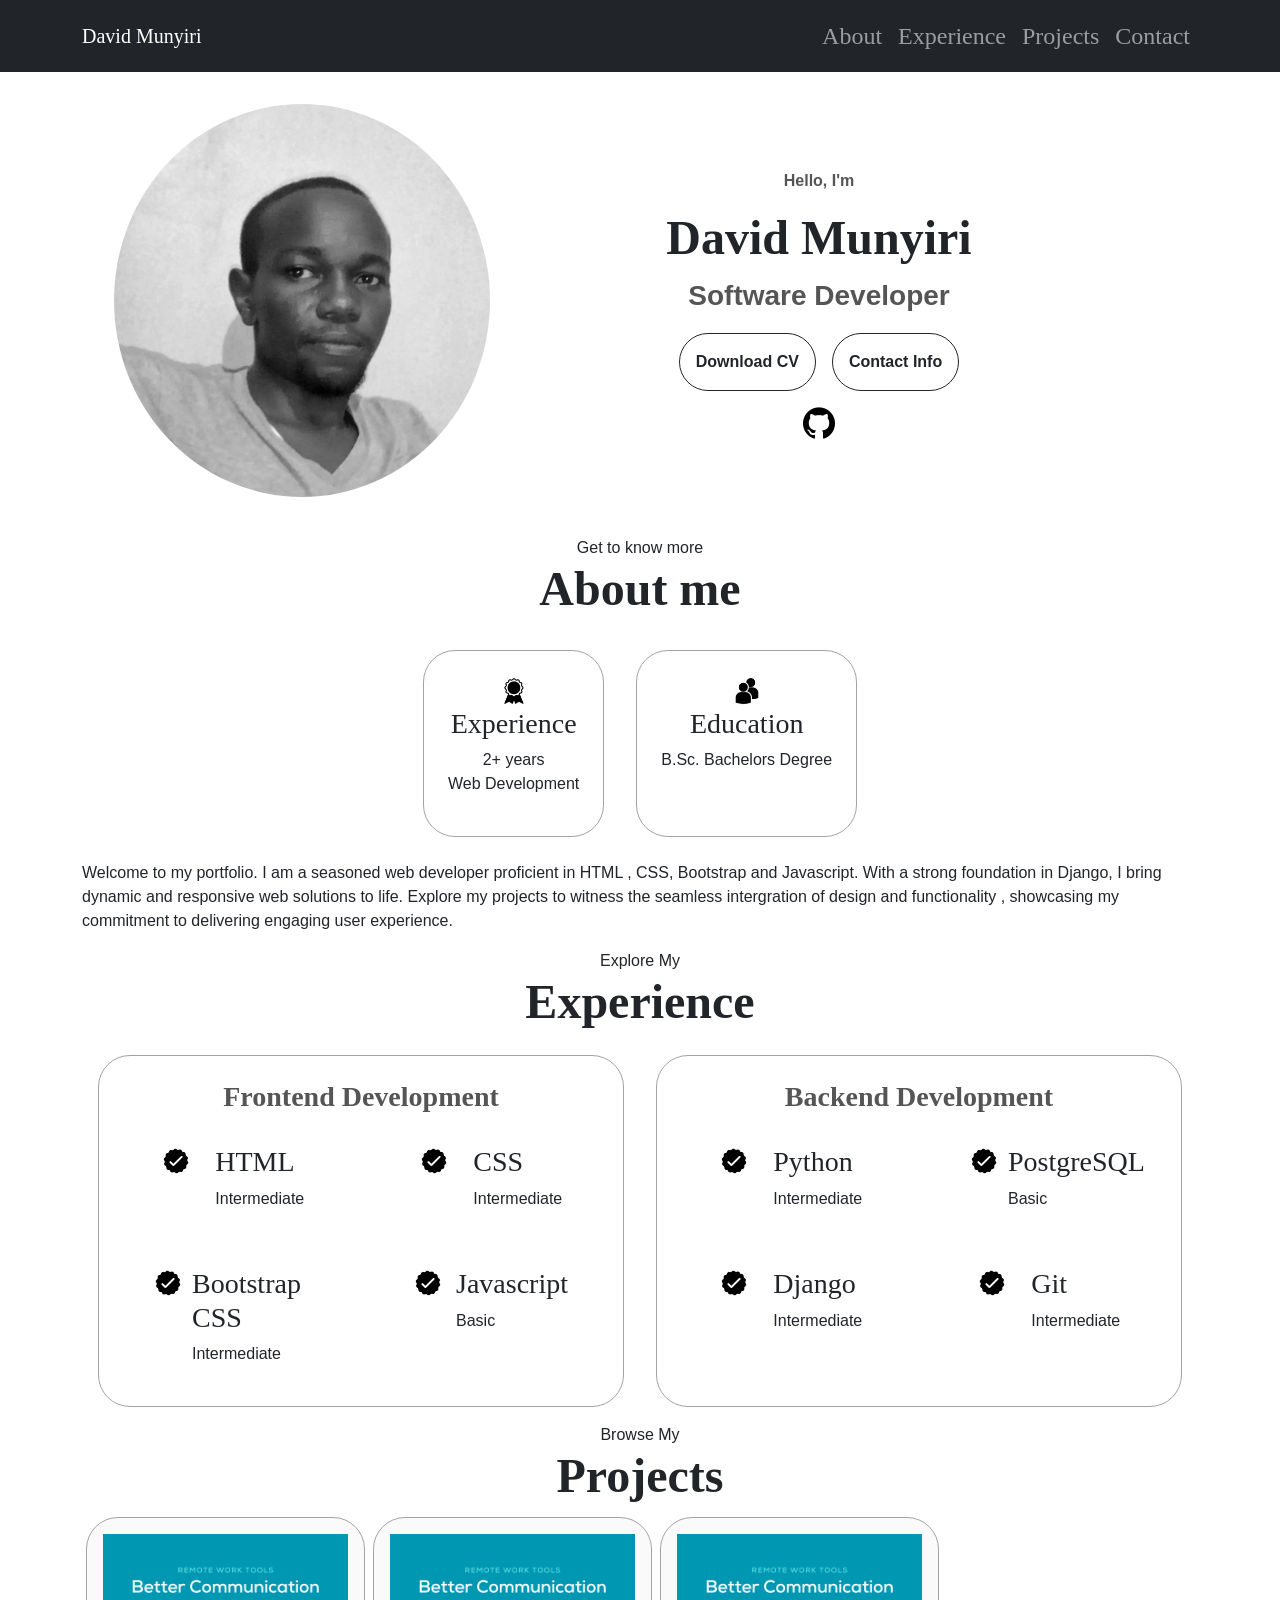
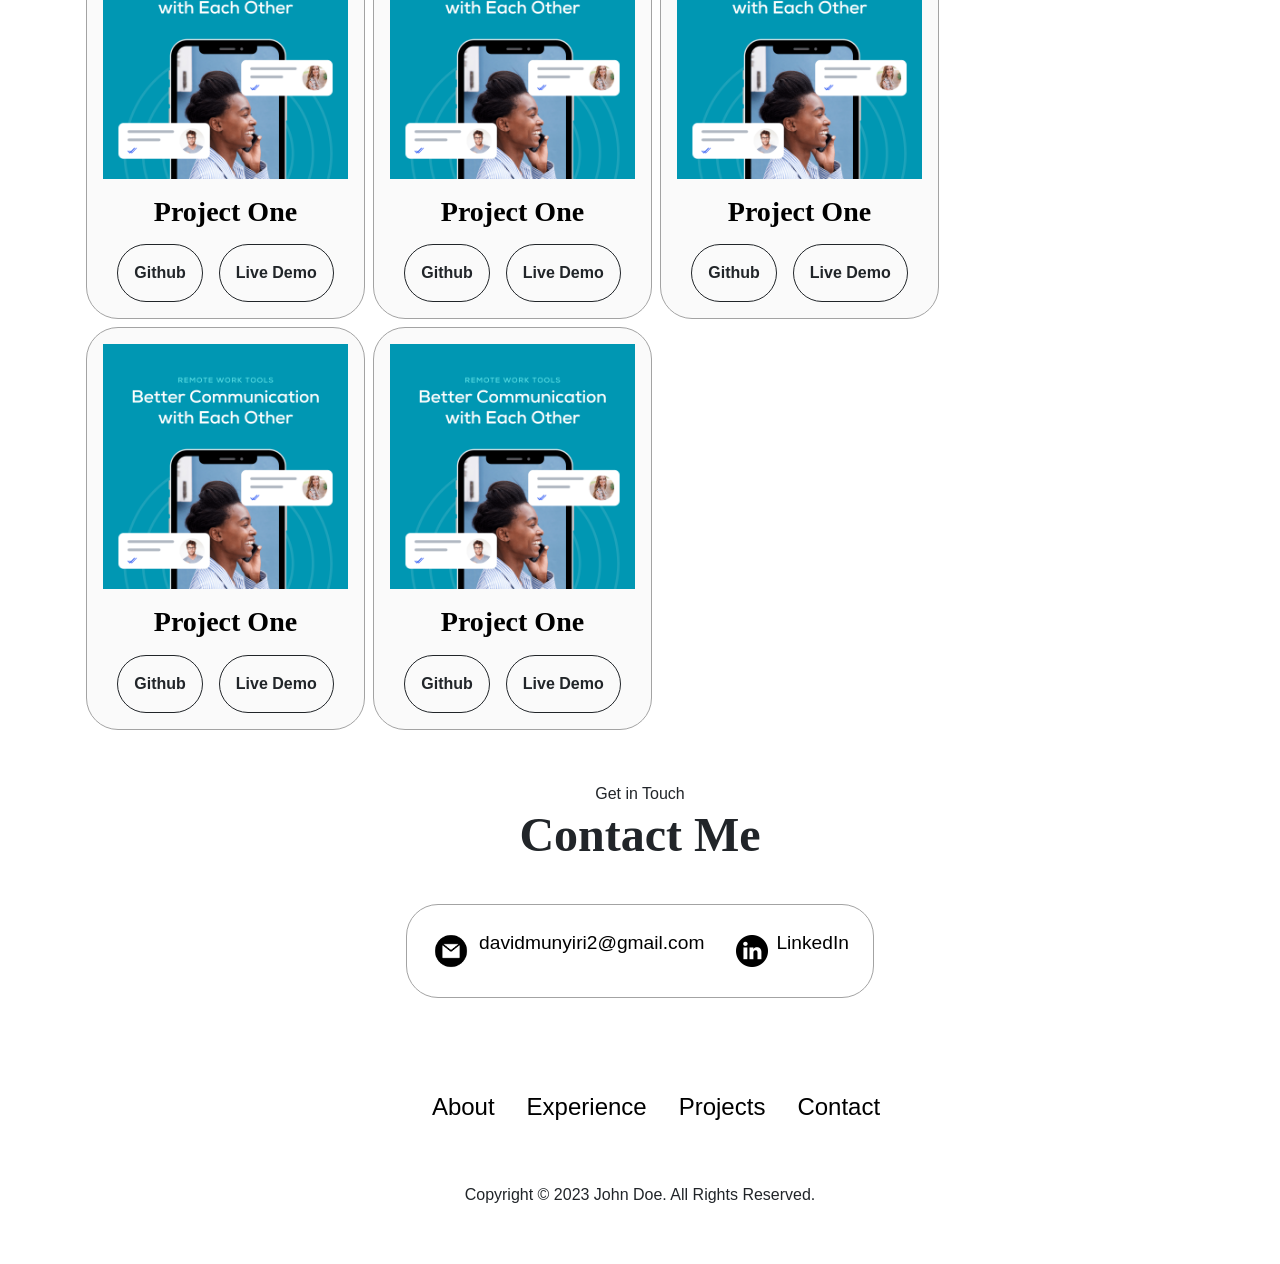
==== index.html @ ac3b4361 "updated index.html" ====
<!DOCTYPE html>
<html lang="en">
<head>
    <meta charset="UTF-8">
    <meta http-equiv="X-UA-Compatible" content="IE=edge">
    <meta name="viewport" content="width=device-width, initial-scale=1.0">
    <link rel="stylesheet" href="css/bootstrap.css">
    <link rel="stylesheet" href="style.css">
    <title>Document</title>
</head>
<body>
    <nav class="navbar navbar-expand-md navbar-dark bg-dark " aria-label="Fourth navbar example">
        <div class="container">
            <a class="navbar-brand" href="#">David Munyiri</a>
            <button class="navbar-toggler" type="button" data-bs-toggle="collapse" data-bs-target="#navbarsExample04"
                aria-controls="navbarsExample04" aria-expanded="false" aria-label="Toggle navigation">
                <span class="navbar-toggler-icon"></span>
            </button>
    
            <div class="collapse navbar-collapse justify-content-end" id="navbarsExample04">
                <ul class="navbar-nav me-auto mb-2 mb-md-0 w-100 justify-content-end ">
                    <li class="nav-item">
                        <a class="nav-link " aria-current="page" href="#about">About</a>
                    </li>
                    <li class="nav-item">
                        <a class="nav-link" href="#experience">Experience</a>
                    </li>
                    <li class="nav-item">
                        <a class="nav-link " href="#projects">Projects</a>
                    </li>
                    <li class="nav-item">
                        <a class="nav-link " href="#contact">Contact</a>
                    </li>
                </ul>
    
            </div>
        </div>
    </nav>

    <div class="container" id="#profile">
        <div class="row">
            <div class="col-md-6 img-container">
                <img src="./assets/me2.jpg" class="img-fluid image-1" alt="David Munyiri" >
            </div>
            <div class="col-md-6 d-flex flex-column justify-content-center align-items-center">
                <div class=" section__text d-flex flex-column justify-content-center align-items-center">
                    <p class="section__text__p1 ">Hello, I'm</p>
                    <h1 class="title">David Munyiri</h1>
                    <p class="section__text__p2">Software Developer</p>
                    <div class="btn-container">
                        <button class="my-btn btn btn-outline-dark " onclick="window.open('./assets/resume-example.pdf')">
                            Download CV
                        </button>
                        <button class="my-btn btn btn-outline-dark " onclick="location.href='./#contact'">
                            Contact Info
                        </button>
                    </div>
                    <div id="socials-container">
                        <img src="./assets/github.png" alt="My Github profile" class="icon"
                            onclick="location.href='https://github.com/davy_254'">
                    </div>
                </div>
            </div>
        </div>

    </div>

    <div class="container" id="about">
        <div class="row ">
            <div class=" d-flex flex-column align-items-center">
                <p class="mb-0  ">Get to know more</p>
                <h1 class="title">About me</h1>
            </div>
            <div class="about-details-container  ">
                <div class="about-containers  mb-2 mt-2  ">
                    <div class="details-container">
                        <img src="./assets/experience.png" alt="Experience icon" class="icon">
                        <h3>Experience</h3>
                        <p>2+ years <br>Web Development</p>
                    </div>
                    <div class="details-container">
                        <img src="./assets/education.png" alt="Education icon" class="icon">
                        <h3>Education</h3>
                        <p>B.Sc. Bachelors Degree</p>
                    </div>
                </div>
                <div class="text-container">
                    <p>
                        Welcome to my portfolio. I am a seasoned web developer proficient in HTML , CSS, Bootstrap and Javascript.
                        With a strong foundation in Django, I bring dynamic and responsive web solutions to life. Explore my
                        projects to witness the seamless
                        intergration of design and functionality , showcasing my commitment to delivering engaging user experience.
                    </p>
                </div>
            </div>
        </div>
    </div>

    <div class="container" id="experience">
        <div class="row">
            <div id="experience">
                <div class=" d-flex flex-column align-items-center">
                    <p class="section__text__p1 mb-0" >Explore My</p>
                    <h1 class="title">Experience</h1>
                </div> 
                <div class="experience-details-container">
                    <div class="about-containers d-flex ">
                        <div class="details-container ">
                            <h2 class="experience-sub-title">Frontend Development</h2>
                            <div class="article-container">
                                <article>
                                    <img src="./assets/checkmark.png" alt="Experience icon" class="icon">
                                    <div>
                                        <h3>HTML</h3>
                                        <p>Intermediate</p>
                                    </div>
                                </article>
                                <article>
                                    <img src="./assets/checkmark.png" alt="Experience icon" class="icon">
                                    <div>
                                        <h3>CSS</h3>
                                        <p>Intermediate</p>
                                    </div>
                                </article>
                                <article>
                                    <img src="./assets/checkmark.png" alt="Experience icon" class="icon">
                                    <div>
                                        <h3>Bootstrap CSS</h3>
                                        <p>Intermediate</p>
                                    </div>
                                </article>
                                <article>
                                    <img src="./assets/checkmark.png" alt="Experience icon" class="icon">
                                    <div>
                                        <h3>Javascript</h3>
                                        <p>Basic</p>
                                    </div>
                                </article>
            
                            </div>
                        </div>
                        <div class="details-container">
                            <h2 class="experience-sub-title">Backend Development</h2>
                            <div class="article-container">
                                <article>
                                    <img src="./assets/checkmark.png" alt="Experience icon" class="icon">
                                    <div>
                                        <h3>Python</h3>
                                        <p>Intermediate</p>
                                    </div>
                                </article>
                                <article>
                                    <img src="./assets/checkmark.png" alt="Experience icon" class="icon">
                                    <div>
                                        <h3>PostgreSQL</h3>
                                        <p>Basic</p>
                                    </div>
                                </article>
                                <article>
                                    <img src="./assets/checkmark.png" alt="Experience icon" class="icon">
                                    <div>
                                        <h3>Django</h3>
                                        <p>Intermediate</p>
                                    </div>
                                </article>
                                <article>
                                    <img src="./assets/checkmark.png" alt="Experience icon" class="icon">
                                    <div>
                                        <h3>Git</h3>
                                        <p>Intermediate</p>
                                    </div>
                                </article>
                            </div>
                        </div>
                    </div>
                </div>
            </div>
        </div>
    </div>

    <div class="container" id="projects">
        <div class="row">
            <div id="experience">
                <div class=" d-flex flex-column align-items-center">
                    <p class="section__text__p1 mb-0">Browse My</p>
                    <h1 class="title">Projects</h1>
                </div>
                <div class=" about-containers flex-wrap justify-content-start ">
                    <div class="project-container color-container col-lg-3 col-md-6 col-sm-12 m-1">
                        <div class="article-container">
                            <img src="./assets/project-1.png" alt="Project 1" class="img-fluid">
                        </div>
                        <h2 class="experience-sub-title project-title">Project One</h2>
                        <div class="btn-container">
                            <button class="my-btn btn btn-outline-dark" onclick="location.href='https://github.com/'">
                                Github
                            </button>
                            <button class="my-btn btn btn-outline-dark" onclick="location.href='https://github.com/'">
                                Live Demo
                            </button>
                        </div>
                    </div>

                    <div class="project-container color-container col-lg-3 col-md-6 col-sm-12 m-1">
                        <div class="article-container">
                            <img src="./assets/project-1.png" alt="Project 1" class="img-fluid">
                        </div>
                        <h2 class="experience-sub-title project-title">Project One</h2>
                        <div class="btn-container">
                            <button class="my-btn btn btn-outline-dark" onclick="location.href='https://github.com/'">
                                Github
                            </button>
                            <button class="my-btn btn btn-outline-dark" onclick="location.href='https://github.com/'">
                                Live Demo
                            </button>
                        </div>
                    </div>

                    <div class="project-container color-container col-lg-3 col-md-6 col-sm-12 m-1">
                        <div class="article-container ">
                            <img src="./assets/project-1.png" alt="Project 1" class="img-fluid">
                        </div>
                        <h2 class="experience-sub-title project-title">Project One</h2>
                        <div class="btn-container">
                            <button class="my-btn btn btn-outline-dark" onclick="location.href='https://github.com/'">
                                Github
                            </button>
                            <button class="my-btn btn btn-outline-dark" onclick="location.href='https://github.com/'">
                                Live Demo
                            </button>
                        </div>
                    </div>

                    <div class="project-container color-container col-lg-3 col-md-6 col-sm-12 m-1">
                        <div class="article-container">
                            <img src="./assets/project-1.png" alt="Project 1" class="img-fluid">
                        </div>
                        <h2 class="experience-sub-title project-title">Project One</h2>
                        <div class="btn-container">
                            <button class="my-btn btn btn-outline-dark" onclick="location.href='https://github.com/'">
                                Github
                            </button>
                            <button class="my-btn btn btn-outline-dark" onclick="location.href='https://github.com/'">
                                Live Demo
                            </button>
                        </div>
                    </div>

                    <div class="project-container color-container col-lg-3 col-md-6 col-sm-12 m-1">
                        <div class="article-container">
                            <img src="./assets/project-1.png" alt="Project 1" class="img-fluid">
                        </div>
                        <h2 class="experience-sub-title project-title">Project One</h2>
                        <div class="btn-container">
                            <button class="my-btn btn btn-outline-dark" onclick="location.href='https://github.com/'">
                                Github
                            </button>
                            <button class="my-btn btn btn-outline-dark" onclick="location.href='https://github.com/'">
                                Live Demo
                            </button>
                        </div>
                    </div> 
                </div>
            </div>
        </div>
    </div>


    <div class="container">
        <div class="row mt-5">
            <div id="contact  " class="d-flex flex-column">
                <div class="d-flex flex-column align-items-center">
                   <p class="section__text__p1 mb-0">Get in Touch</p>
                   <h1 class="title">Contact Me</h1> 
            </div>
            <div class="contact-info-upper-container">
                <div class="contact-info-container  ">
                    <img src="./assets/email.png" alt="Email icon" class="icon contact-icon email-icon">
                    <p><a href="mailto:examplemail@gmail.com">davidmunyiri2@gmail.com</a></p>
                </div>
                <div class="contact-info-container">
                    <img src="./assets/linkedin.png" alt="LinkedIn icon" class="icon contact-icon">
                    <p><a href="https://www.linkedin.com">LinkedIn</a></p>
                </div>
            </div>
            </div>
        </div>
    </div>

    <footer>
        <nav class="footer-nav">
            <div class="nav-links-container">
                <ul class="footer-nav-links">
                    <li><a href="#about">About</a></li>
                    <li><a href="#experience">Experience</a></li>
                    <li><a href="#projects">Projects</a></li>
                    <li><a href="#contact">Contact</a></li>
                </ul>
            </div>
        </nav>
        <p>Copyright © 2023 John Doe. All Rights Reserved.</p>
    </footer>


    <script src="js/bootstrap.bundle.js"></script>
</body>
</html>
---- style.css ----
* {
    margin: 0;
    padding: 0;
}

html {
    scroll-behavior: smooth;
}

body {
    font-family: "Poppins", sans-serif;
}

a {
    color: black;
    text-decoration: none;
    text-decoration-color: white;
}

h1,h2,h3,h4,h5,h6,.nav-link,.navbar-brand {
    font-family: "Playfair Display", Georgia, "Times New Roman", serif
        
    ;
}
h1 {
    display: block;
    font-size: 2em;
    margin-inline-start: 0px;
    margin-inline-end: 0px;
    font-weight: bold;
}
.nav-brand,.nav-item a {
    display: block;
    padding: 10px;
    text-align: center;
    font-size: 1.5rem;
    color: black;
    transition: all 0.3 ease-in-out;
}

.nav-item a:hover{
    text-decoration: underline;
    text-underline-offset: 1rem;
}

.img-container{
    height: 400px;
    width: 400px;
    margin: 2rem; 
}

.image-1{
    border-radius: 50%;
}

.icon {
    cursor: pointer;
    height: 2rem;
}


.section__text p {
    font-weight: 600;
    color: #555555;
}
.section__text__p2{
    font-size: 1.75rem;
    margin-bottom: 1rem;
}

.title {
    font-size: 3rem;
    text-align: center;
}

.btn-container {
    display: flex;
    justify-content: center;
    gap: 1rem;
}
.my-btn {
    font-weight: 600;
    transition: all 300ms ease;
    padding: 1rem;
    border-radius: 2rem;
}

.my-btn:hover{
    background: rgb(53, 53, 53);
}

#socials-container {
    display: flex;
    justify-content: center;
    margin-top: 1rem;
    gap: 1rem;
}

.title {
    font-size: 3rem;
    text-align: center;
}

.about-containers,
.about-details-container {
    display: flex;
}

.about-containers {
    justify-content: center;
}

.about-details-container {
    justify-content: center;
    flex-direction: column;
}

.experience-sub-title {
    color: rgb(85, 85, 85);
    font-weight: 600;
    font-size: 1.75rem;
    margin-bottom: 2rem;
}

.details-container {
    padding: 1.5rem;
    background: white;
    border-radius: 2rem;
    border: rgb(53, 53, 53) 0.1rem solid;
    border-color: rgb(163, 163, 163);
    text-align: center;
    margin: 1rem;
}

.article-container {
    display: flex;
    text-align: initial;
    flex-wrap: wrap;
    flex-direction: row;
    gap: 2.5rem;
    justify-content: space-around;
}

article {
    display: flex;
    width: 10rem;
    justify-content: space-around;
    gap: 0.5rem;
}

.project-container {
    padding: 1rem;
    background: white;
    border-radius: 2rem;
    border: rgb(53, 53, 53) 0.1rem solid;
    border-color: rgb(163, 163, 163);
    text-align: center;
}
.color-container {
    border-color: rgb(163, 163, 163);
    background: rgb(250, 250, 250);
}
.article-container {
    display: flex;
    text-align: initial;
    flex-wrap: wrap;
    flex-direction: row;
    gap: 2.5rem;
    justify-content: space-around;
}

.experience-sub-title {
    color: rgb(85, 85, 85);
    font-weight: 600;
    font-size: 1.75rem;
    margin-bottom: 2rem;
}
.project-title {
    margin: 1rem;
    color: black;
}

.project-img {
    border-radius: 2rem;
    width: 50%;
    height: 50%;
}

.contact-info-upper-container {
    display: flex;
    justify-content: center;
    border-radius: 2rem;
    border: rgb(53, 53, 53) 0.1rem solid;
    border-color: rgb(163, 163, 163);
    background: (250, 250, 250);
    margin: 2rem auto;
    padding: 0.5rem;
}

.contact-info-container {
    display: flex;
    align-items: center;
    justify-content: center;
    gap: 0.5rem;
    margin: 1rem;
}

.email-icon {
    height: 2.5rem;
}

.contact-icon {
    cursor: default;
}

.contact-info-container p a {
    font-size: larger;
    margin-bottom: 0px;
}

.contact-info-container p a:hover {
    color: rgb(85, 85, 85);
    text-decoration: underline;
    text-underline-offset: 1rem;
    
}

footer {
    height: 26vh;
    margin: 0 1rem;
}

.footer-nav {
    display: flex;
    justify-content: space-around;
    align-items: center;
    height: 17vh;
}

.footer-nav-links {
    display: flex;
    gap: 2rem;
    list-style: none;
    font-size: 1.5rem;
    margin-bottom: 0px;
}

footer p {
    text-align: center;
}

.footer-nav-links a:hover {
    color: rgb(85, 85, 85);
    text-decoration: underline;
    text-underline-offset: 1rem;

}
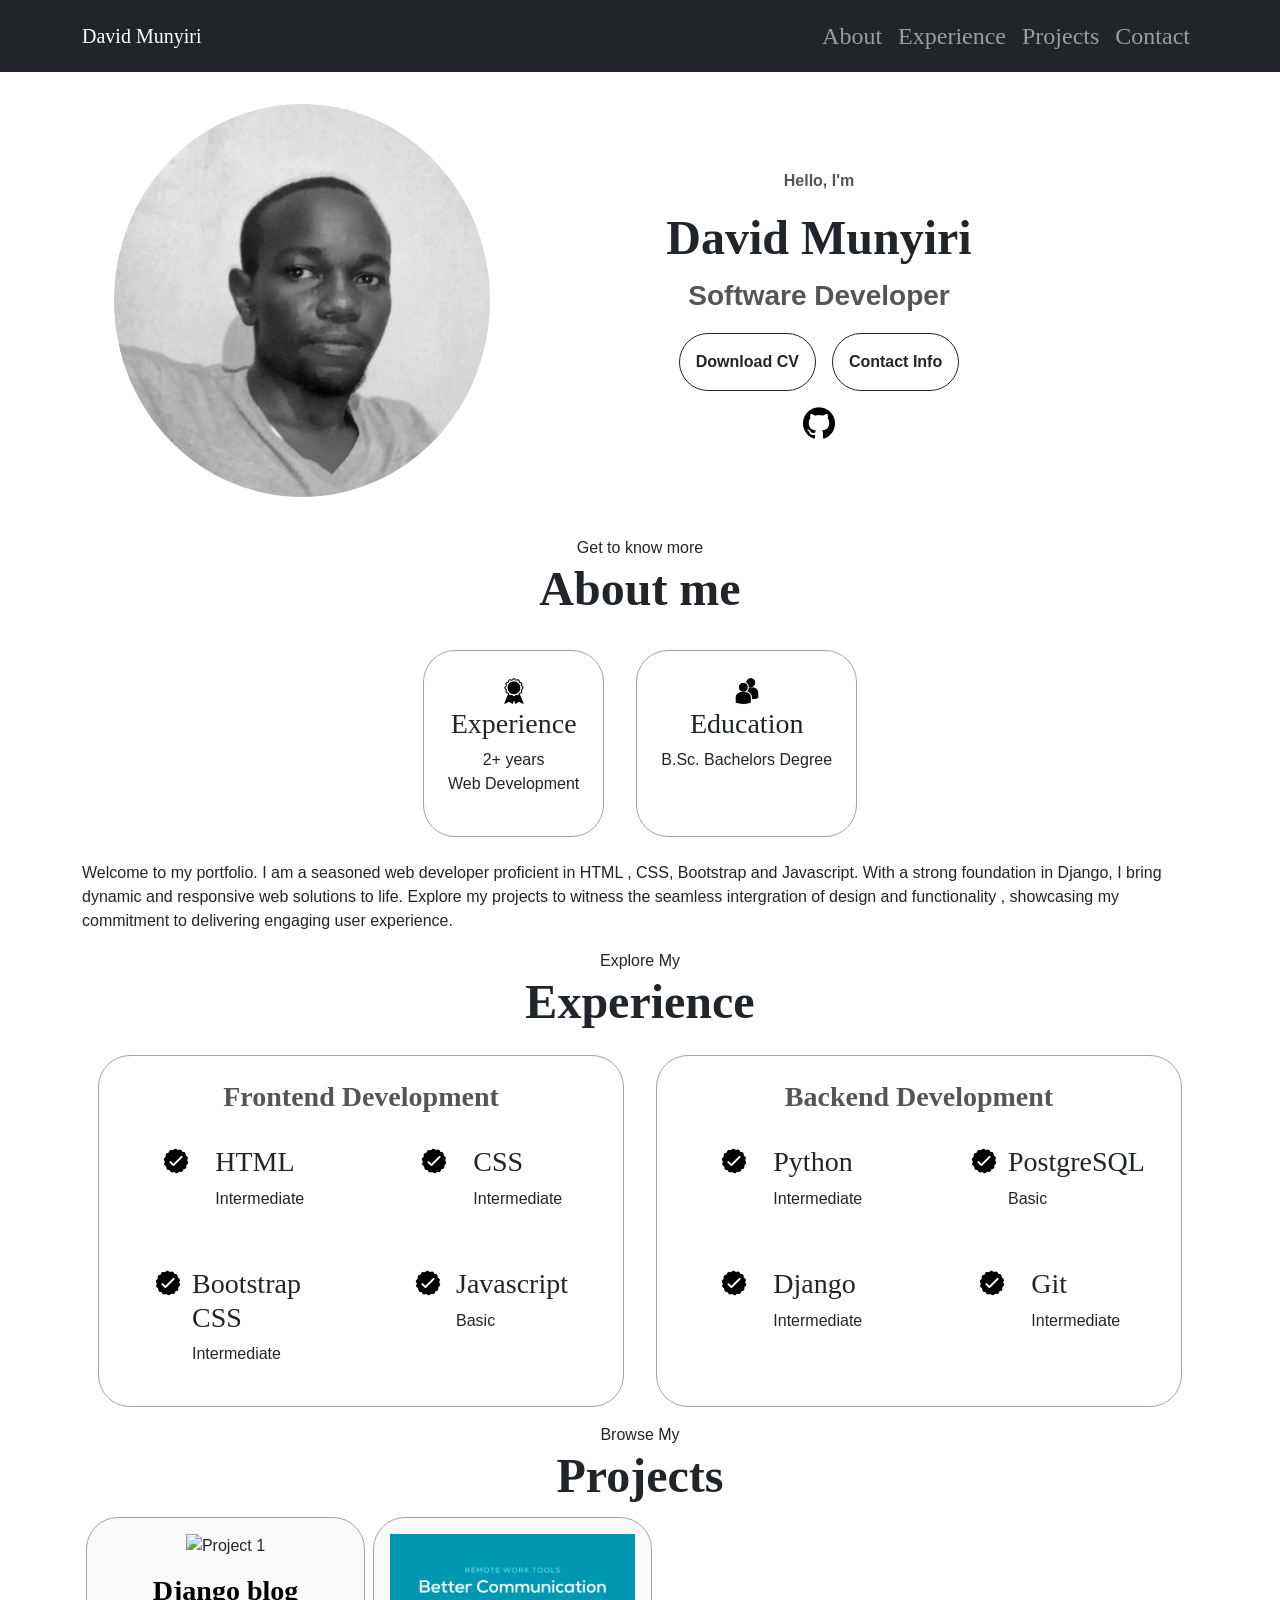
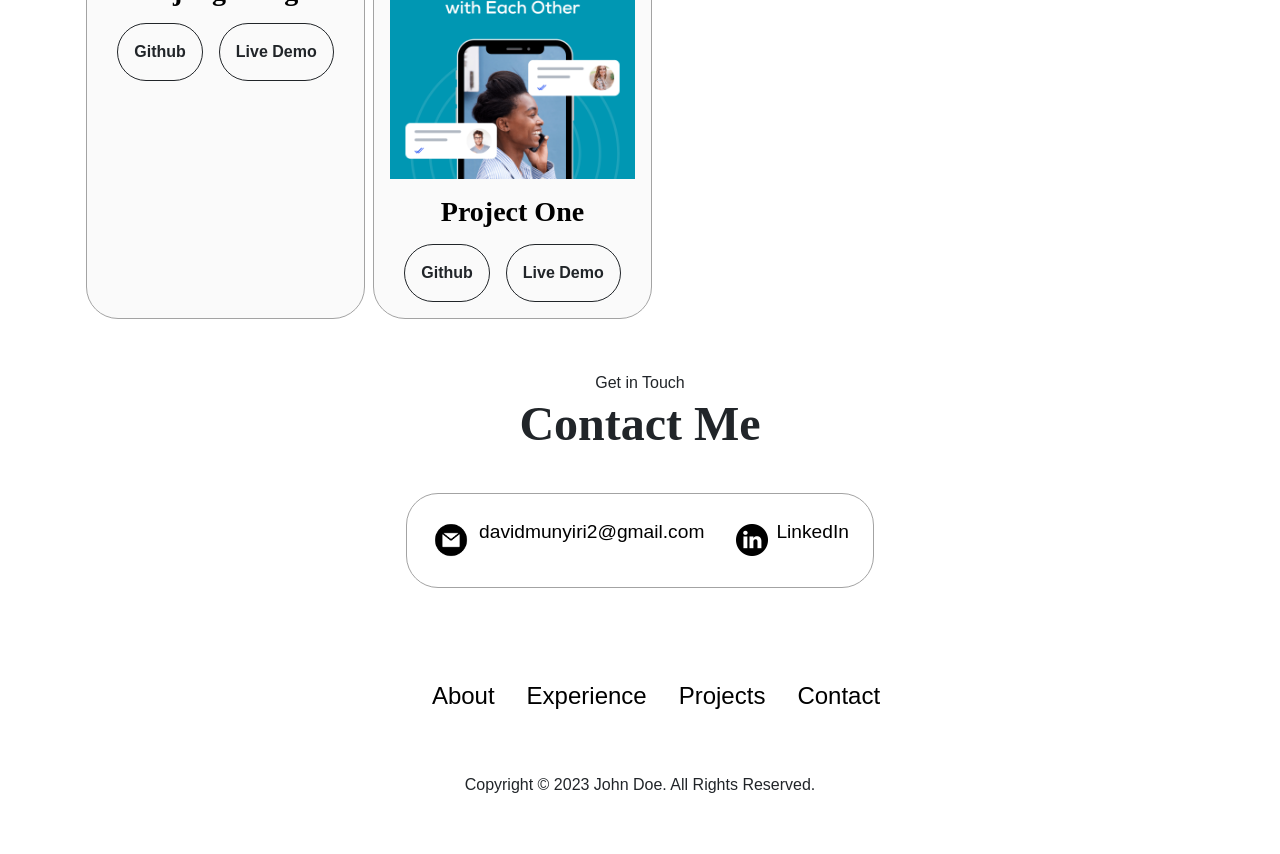
==== commit 93bbbf19: "Update index.html" ====
--- a/index.html
+++ b/index.html
@@ -188,6 +188,21 @@
                 <div class=" about-containers flex-wrap justify-content-start ">
                     <div class="project-container color-container col-lg-3 col-md-6 col-sm-12 m-1">
                         <div class="article-container">
+                            <img src="https://www.google.com/imgres?imgurl=https%3A%2F%2Fjustdjango.com%2F_next%2Fimage%3Furl%3Dhttps%253A%252F%252Fassets.justdjango.com%252Fmedia%252Fpost_thumbnails%252Fdjango-blog-tutorial.webp%26w%3D1920%26q%3D75&tbnid=GNcNawpkvFSijM&vet=12ahUKEwiItZ2R7dmCAxXxsCcCHYFlBRIQMygGegQIARB6..i&imgrefurl=https%3A%2F%2Fjustdjango.com%2Fblog%2Fbuild-a-blog-with-django&docid=2rPvYluE4uWNsM&w=1280&h=720&q=images%20of%20django%20blog&ved=2ahUKEwiItZ2R7dmCAxXxsCcCHYFlBRIQMygGegQIARB6" alt="Project 1" class="img-fluid">
+                        </div>
+                        <h2 class="experience-sub-title project-title">Django blog</h2>
+                        <div class="btn-container">
+                            <button class="my-btn btn btn-outline-dark" onclick="location.href='https://github.com/davy254/django_blog_2'">
+                                Github
+                            </button>
+                            <button class="my-btn btn btn-outline-dark" onclick="location.href='https://web-production-9509.up.railway.app'">
+                                Live Demo
+                            </button>
+                        </div>
+                    </div>
+
+                    <div class="project-container color-container col-lg-3 col-md-6 col-sm-12 m-1">
+                        <div class="article-container">
                             <img src="./assets/project-1.png" alt="Project 1" class="img-fluid">
                         </div>
                         <h2 class="experience-sub-title project-title">Project One</h2>
@@ -201,65 +216,11 @@
                         </div>
                     </div>
 
-                    <div class="project-container color-container col-lg-3 col-md-6 col-sm-12 m-1">
-                        <div class="article-container">
-                            <img src="./assets/project-1.png" alt="Project 1" class="img-fluid">
-                        </div>
-                        <h2 class="experience-sub-title project-title">Project One</h2>
-                        <div class="btn-container">
-                            <button class="my-btn btn btn-outline-dark" onclick="location.href='https://github.com/'">
-                                Github
-                            </button>
-                            <button class="my-btn btn btn-outline-dark" onclick="location.href='https://github.com/'">
-                                Live Demo
-                            </button>
-                        </div>
-                    </div>
-
-                    <div class="project-container color-container col-lg-3 col-md-6 col-sm-12 m-1">
-                        <div class="article-container ">
-                            <img src="./assets/project-1.png" alt="Project 1" class="img-fluid">
-                        </div>
-                        <h2 class="experience-sub-title project-title">Project One</h2>
-                        <div class="btn-container">
-                            <button class="my-btn btn btn-outline-dark" onclick="location.href='https://github.com/'">
-                                Github
-                            </button>
-                            <button class="my-btn btn btn-outline-dark" onclick="location.href='https://github.com/'">
-                                Live Demo
-                            </button>
-                        </div>
-                    </div>
-
-                    <div class="project-container color-container col-lg-3 col-md-6 col-sm-12 m-1">
-                        <div class="article-container">
-                            <img src="./assets/project-1.png" alt="Project 1" class="img-fluid">
-                        </div>
-                        <h2 class="experience-sub-title project-title">Project One</h2>
-                        <div class="btn-container">
-                            <button class="my-btn btn btn-outline-dark" onclick="location.href='https://github.com/'">
-                                Github
-                            </button>
-                            <button class="my-btn btn btn-outline-dark" onclick="location.href='https://github.com/'">
-                                Live Demo
-                            </button>
-                        </div>
-                    </div>
-
-                    <div class="project-container color-container col-lg-3 col-md-6 col-sm-12 m-1">
-                        <div class="article-container">
-                            <img src="./assets/project-1.png" alt="Project 1" class="img-fluid">
-                        </div>
-                        <h2 class="experience-sub-title project-title">Project One</h2>
-                        <div class="btn-container">
-                            <button class="my-btn btn btn-outline-dark" onclick="location.href='https://github.com/'">
-                                Github
-                            </button>
-                            <button class="my-btn btn btn-outline-dark" onclick="location.href='https://github.com/'">
-                                Live Demo
-                            </button>
-                        </div>
-                    </div> 
+                    
+
+                    
+
+                    
                 </div>
             </div>
         </div>
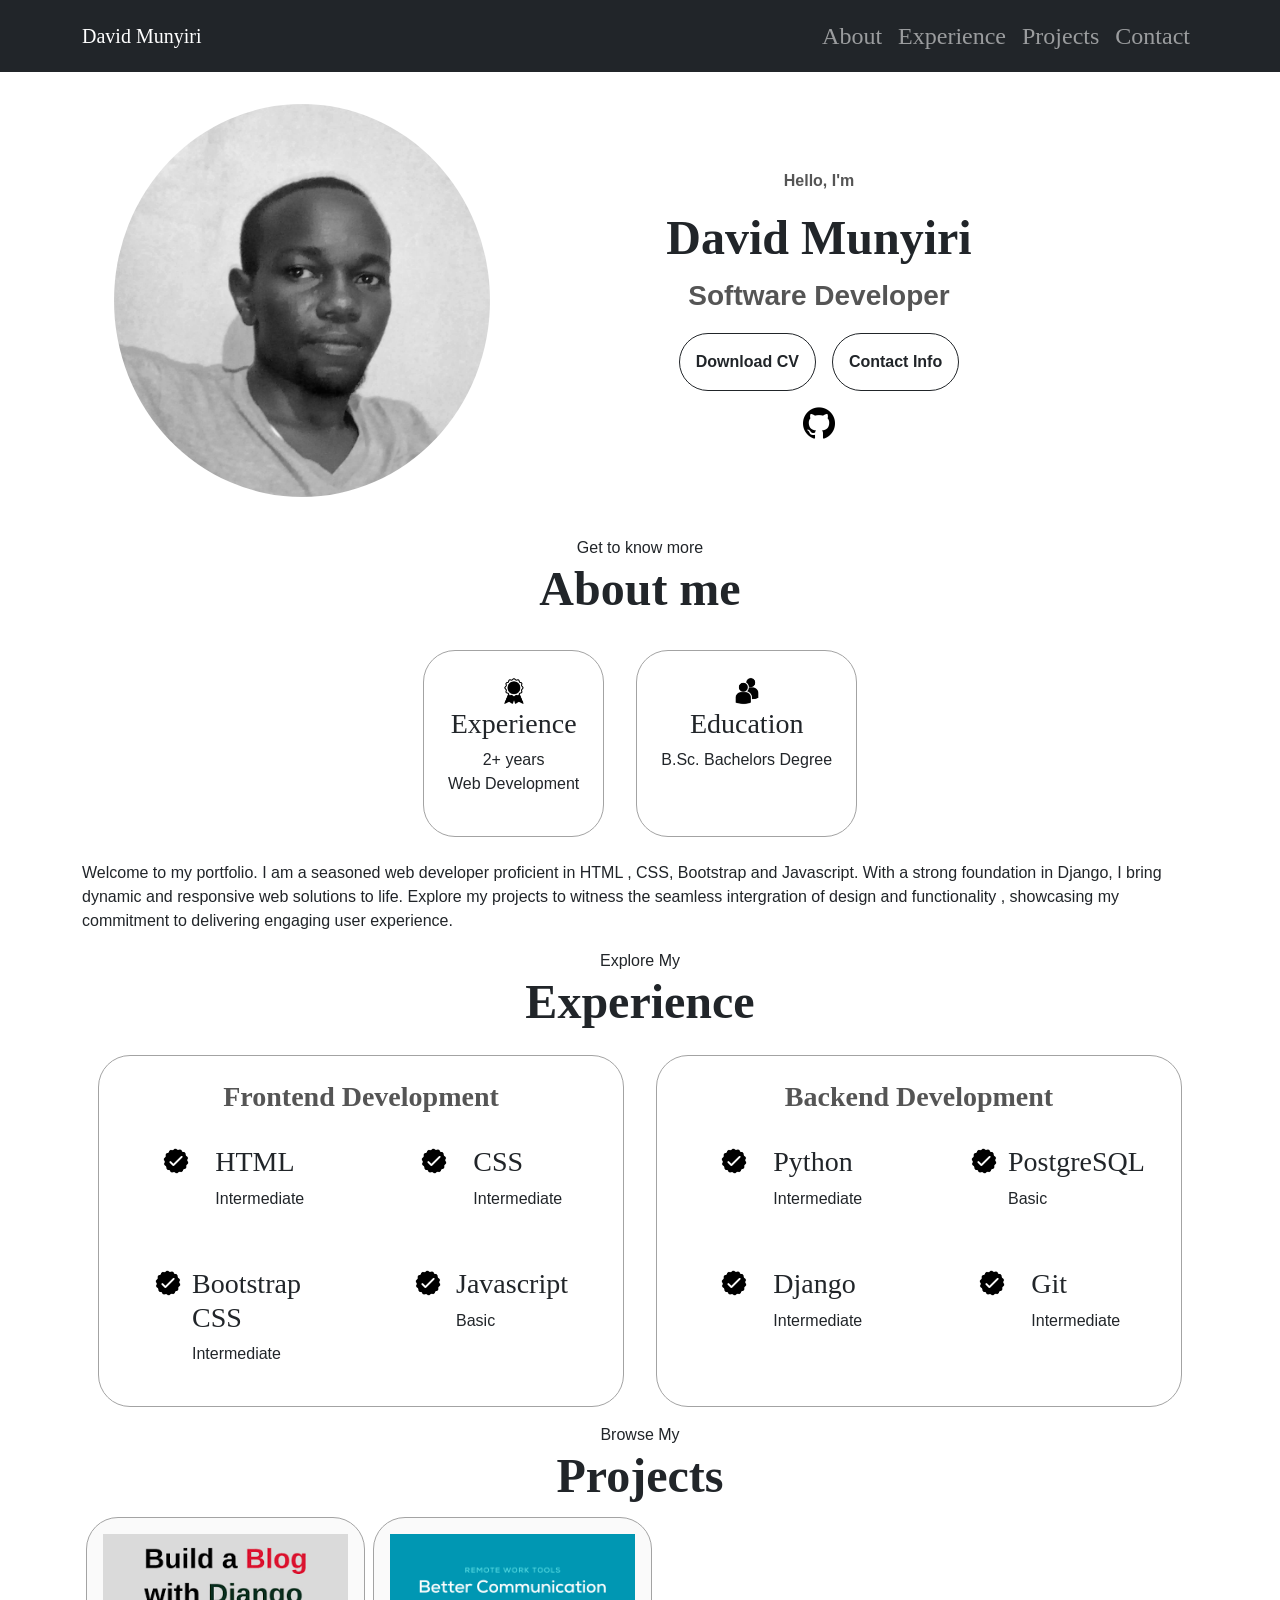
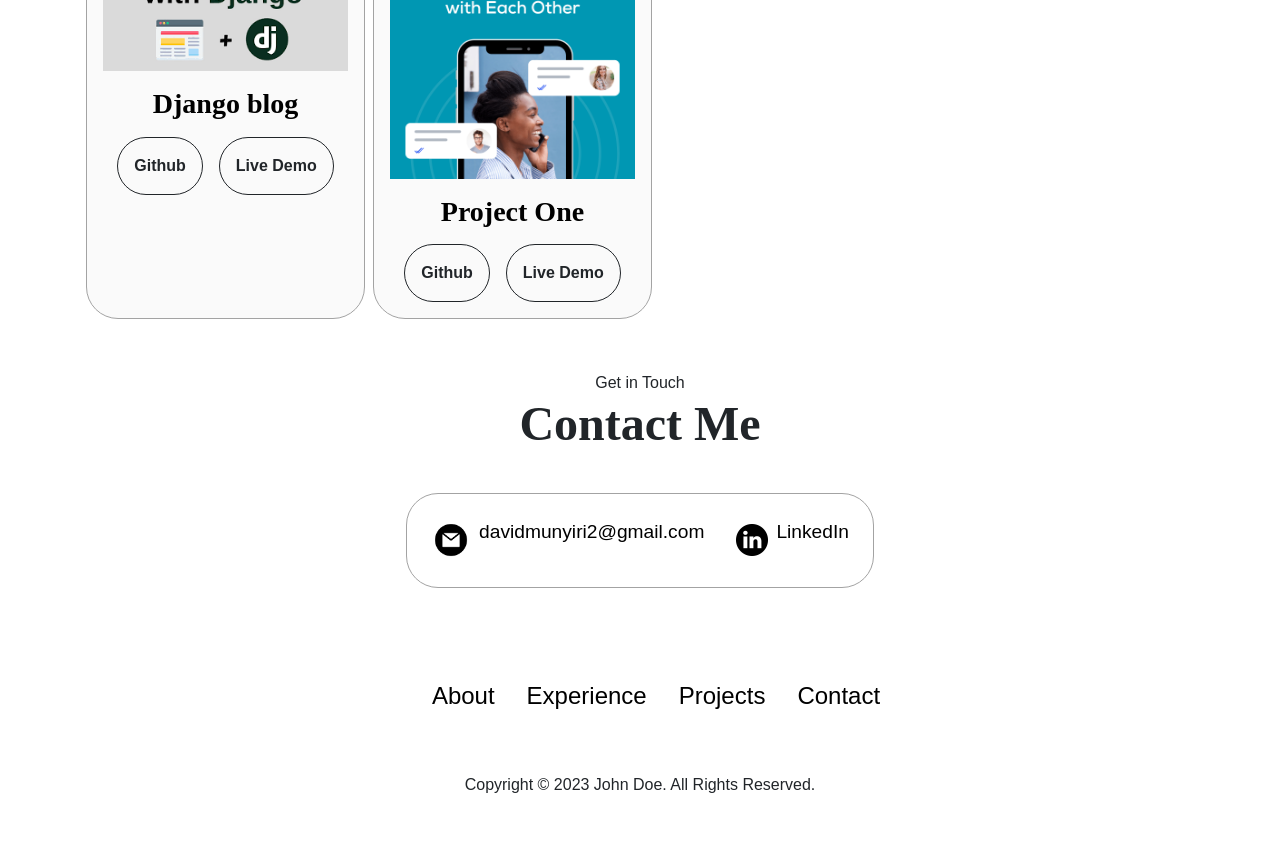
==== commit c881556d: "added blog pic" ====
--- a/index.html
+++ b/index.html
@@ -188,7 +188,7 @@
                 <div class=" about-containers flex-wrap justify-content-start ">
                     <div class="project-container color-container col-lg-3 col-md-6 col-sm-12 m-1">
                         <div class="article-container">
-                            <img src="https://www.google.com/imgres?imgurl=https%3A%2F%2Fjustdjango.com%2F_next%2Fimage%3Furl%3Dhttps%253A%252F%252Fassets.justdjango.com%252Fmedia%252Fpost_thumbnails%252Fdjango-blog-tutorial.webp%26w%3D1920%26q%3D75&tbnid=GNcNawpkvFSijM&vet=12ahUKEwiItZ2R7dmCAxXxsCcCHYFlBRIQMygGegQIARB6..i&imgrefurl=https%3A%2F%2Fjustdjango.com%2Fblog%2Fbuild-a-blog-with-django&docid=2rPvYluE4uWNsM&w=1280&h=720&q=images%20of%20django%20blog&ved=2ahUKEwiItZ2R7dmCAxXxsCcCHYFlBRIQMygGegQIARB6" alt="Project 1" class="img-fluid">
+                            <img src="./assets/django_blog.png" alt="Project 1" class="img-fluid">
                         </div>
                         <h2 class="experience-sub-title project-title">Django blog</h2>
                         <div class="btn-container">
